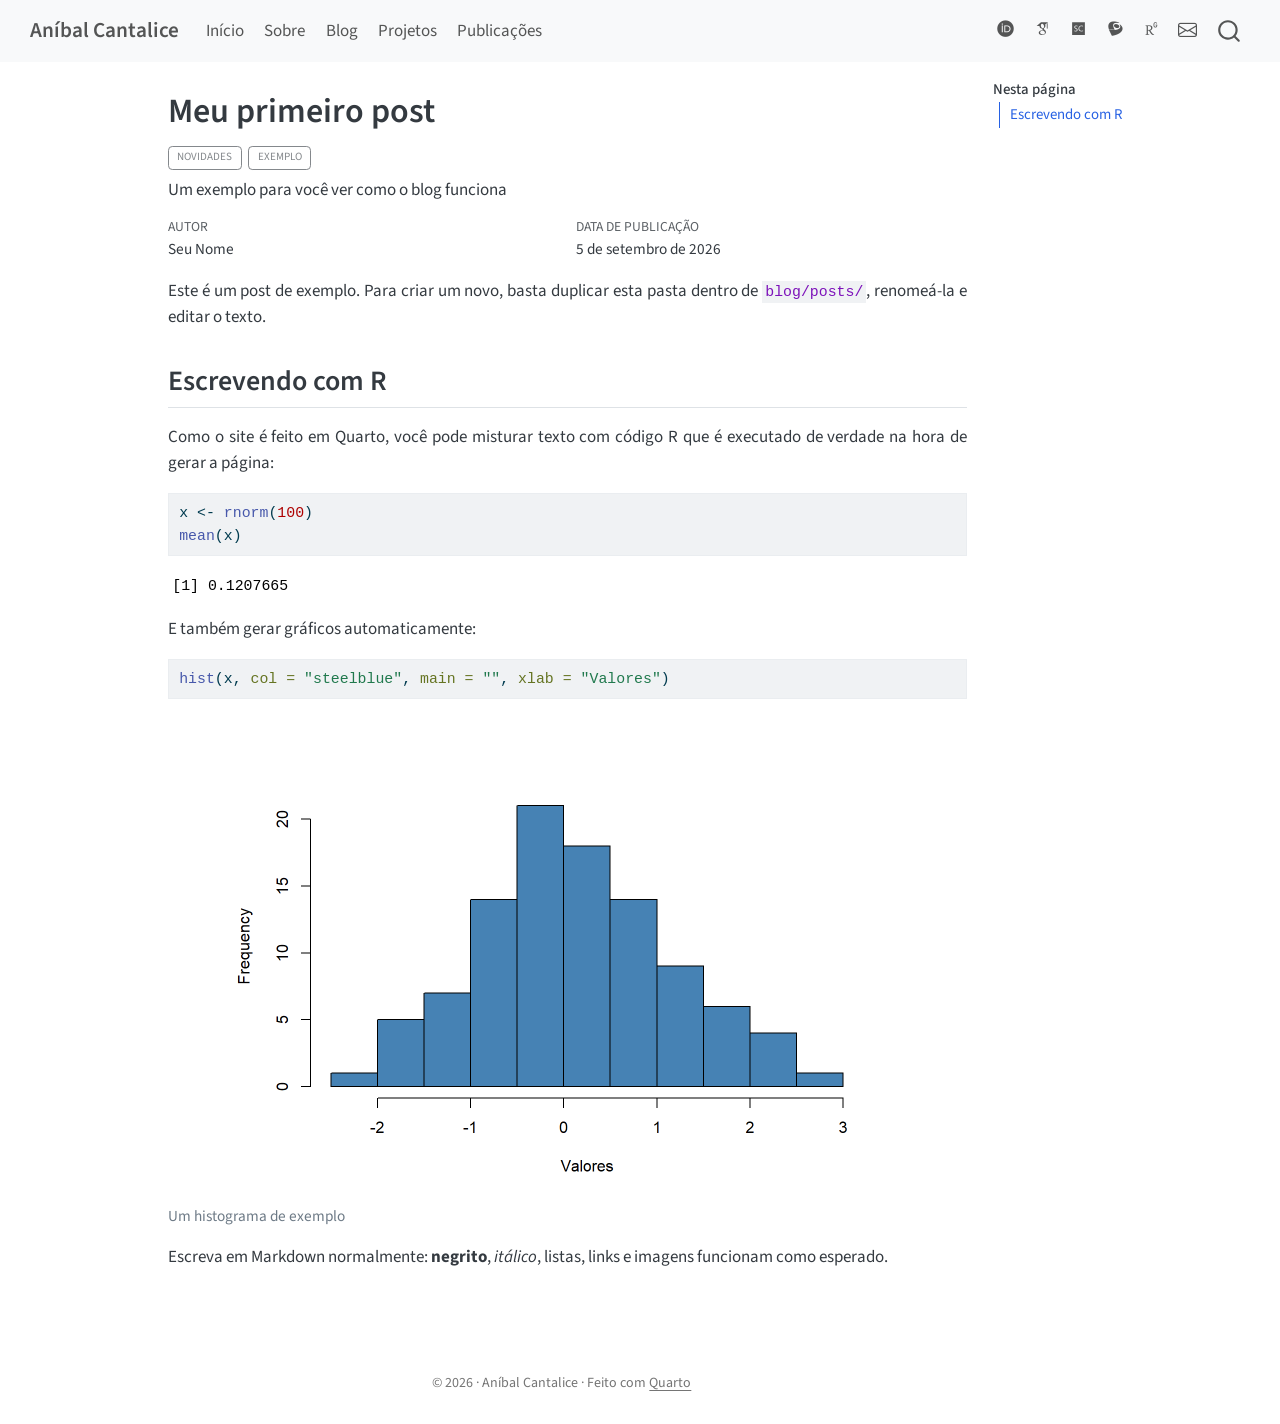
==== blog/posts/primeiro-post/index.html @ 9ea278bd "Built site for gh-pages" ====
<!DOCTYPE html>
<html xmlns="http://www.w3.org/1999/xhtml" lang="pt" xml:lang="pt"><head>

<meta charset="utf-8">
<meta name="generator" content="quarto-1.10.18">

<meta name="viewport" content="width=device-width, initial-scale=1.0, user-scalable=yes">

<meta name="author" content="Seu Nome">
<meta name="description" content="Um exemplo para você ver como o blog funciona">

<title>Meu primeiro post – Aníbal Cantalice</title>
<style>
/* Default styles provided by pandoc.
** See https://pandoc.org/MANUAL.html#variables-for-html for config info.
*/
span.smallcaps{font-variant: small-caps;}
div.columns{display: flex; gap: 1.5em;}
div.column{flex: auto;}
@media screen {
div.columns{gap: min(4vw, 1.5em);}
div.column{overflow-x: auto;}
}
div.hanging-indent{margin-left: 1.5em; text-indent: -1.5em;}
ul.task-list{list-style: none;}
ul.task-list li input[type="checkbox"] {
  width: 0.8em;
  margin: 0 0.8em 0.2em -1em; /* quarto-specific, see https://github.com/quarto-dev/quarto-cli/issues/4556 */ 
  vertical-align: middle;
}
/* CSS for syntax highlighting */
html { -webkit-text-size-adjust: 100%; }
pre > code.sourceCode { white-space: pre; position: relative; }
pre > code.sourceCode > span { display: inline-block; line-height: 1.25; }
pre > code.sourceCode > span:empty { height: 1.2em; }
.sourceCode { overflow: visible; }
code.sourceCode > span { color: inherit; text-decoration: inherit; }
div.sourceCode { margin: 1em 0; }
pre.sourceCode { margin: 0; }
@media screen {
div.sourceCode { overflow: auto; }
}
@media print {
pre > code.sourceCode { white-space: pre-wrap; }
pre > code.sourceCode > span { text-indent: -5em; padding-left: 5em; }
}
pre.numberSource code
  { counter-reset: source-line 0; }
pre.numberSource code > span
  { position: relative; left: -4em; counter-increment: source-line; }
pre.numberSource code > span > a:first-child::before
  { content: counter(source-line);
    position: relative; left: -1em; text-align: right; vertical-align: baseline;
    border: none; display: inline-block;
    -webkit-touch-callout: none; -webkit-user-select: none;
    -khtml-user-select: none; -moz-user-select: none;
    -ms-user-select: none; user-select: none;
    padding: 0 4px; width: 4em;
  }
pre.numberSource { margin-left: 3em;  padding-left: 4px; }
div.sourceCode
  {   }
@media screen {
pre > code.sourceCode > span > a:first-child::before { text-decoration: underline; }
}
</style>


<script src="../../../site_libs/quarto-nav/quarto-nav.js"></script>
<script src="../../../site_libs/quarto-nav/headroom.min.js"></script>
<script src="../../../site_libs/clipboard/clipboard.min.js"></script>
<script src="../../../site_libs/quarto-search/autocomplete.umd.js"></script>
<script src="../../../site_libs/quarto-search/fuse.min.js"></script>
<script src="../../../site_libs/quarto-search/quarto-search.js"></script>
<meta name="quarto:offset" content="../../../">
<script src="../../../site_libs/quarto-html/quarto.js" type="module"></script>
<script src="../../../site_libs/quarto-html/tabsets/tabsets.js" type="module"></script>
<script src="../../../site_libs/quarto-html/popper.min.js"></script>
<script src="../../../site_libs/quarto-html/tippy.umd.min.js"></script>
<script src="../../../site_libs/quarto-html/anchor.min.js"></script>
<link href="../../../site_libs/quarto-html/tippy.css" rel="stylesheet">
<link href="../../../site_libs/quarto-html/quarto-syntax-highlighting-64a204ab8560d761af7679ceaba22944.css" rel="stylesheet" id="quarto-text-highlighting-styles">
<script src="../../../site_libs/bootstrap/bootstrap.min.js"></script>
<link href="../../../site_libs/bootstrap/bootstrap-icons.css" rel="stylesheet">
<link href="../../../site_libs/bootstrap/bootstrap-172ba59bd5e0b52282274ba0c0cc16fc.min.css" rel="stylesheet" append-hash="true" id="quarto-bootstrap" data-mode="light">
<link href="../../../site_libs/quarto-contrib/academicons-1.9.4/all.css" rel="stylesheet">
<link href="../../../site_libs/quarto-contrib/academicons-1.9.4/size.css" rel="stylesheet">
<script id="quarto-search-options" type="application/json">{
  "location": "navbar",
  "copy-button": false,
  "collapse-after": 3,
  "panel-placement": "end",
  "type": "overlay",
  "limit": 50,
  "keyboard-shortcut": [
    "f",
    "/",
    "s"
  ],
  "show-item-context": false,
  "language": {
    "search-no-results-text": "Nenhum resultado",
    "search-matching-documents-text": "documentos correspondentes",
    "search-copy-link-title": "Copiar link para a busca",
    "search-hide-matches-text": "Esconder correspondências adicionais",
    "search-more-match-text": "mais correspondência neste documento",
    "search-more-matches-text": "mais correspondências neste documento",
    "search-clear-button-title": "Limpar",
    "search-text-placeholder": "",
    "search-detached-cancel-button-title": "Cancelar",
    "search-submit-button-title": "Enviar",
    "search-label": "Procurar"
  }
}</script>
<style>

/* =====================================================
   CORES DOS ÍCONES DA NAVBAR
   ===================================================== */


/* ORCID */
.navbar a[aria-label="ORCID"],
.navbar a[aria-label="ORCID"] * {
  color: #A6CE39 !important;
  fill: #A6CE39 !important;
}


/* GOOGLE SCHOLAR */
.navbar a[aria-label="Google Scholar"],
.navbar a[aria-label="Google Scholar"] * {
  color: #4285F4 !important;
  fill: #4285F4 !important;
}


/* SCOPUS */
.navbar a[aria-label="Scopus"],
.navbar a[aria-label="Scopus"] * {
  color: #E9711C !important;
  fill: #E9711C !important;
}


/* LATTES */
.navbar a[aria-label="Lattes"],
.navbar a[aria-label="Lattes"] * {
  color: #3264A8 !important;
  fill: #3264A8 !important;
}


/* GITHUB */
.navbar a[aria-label="GitHub"],
.navbar a[aria-label="GitHub"] * {
  color: #181717 !important;
  fill: #181717 !important;
}


/* RESEARCHGATE */
.navbar a[aria-label="ResearchGate"],
.navbar a[aria-label="ResearchGate"] * {
  color: #00CCBB !important;
  fill: #00CCBB !important;
}


/* LINKEDIN */
.navbar a[aria-label="LinkedIn"],
.navbar a[aria-label="LinkedIn"] * {
  color: #0A66C2 !important;
  fill: #0A66C2 !important;
}


/* E-MAIL */
.navbar a[aria-label="E-mail"],
.navbar a[aria-label="E-mail"] * {
  color: #6C757D !important;
  fill: #6C757D !important;
}



/* =====================================================
   EFEITO AO PASSAR O MOUSE
   ===================================================== */

.navbar a[aria-label="ORCID"],
.navbar a[aria-label="Google Scholar"],
.navbar a[aria-label="Scopus"],
.navbar a[aria-label="Lattes"],
.navbar a[aria-label="GitHub"],
.navbar a[aria-label="ResearchGate"],
.navbar a[aria-label="LinkedIn"],
.navbar a[aria-label="E-mail"] {
  transition:
    opacity 0.15s ease,
    transform 0.15s ease;
}


.navbar a[aria-label="ORCID"]:hover,
.navbar a[aria-label="Google Scholar"]:hover,
.navbar a[aria-label="Scopus"]:hover,
.navbar a[aria-label="Lattes"]:hover,
.navbar a[aria-label="GitHub"]:hover,
.navbar a[aria-label="ResearchGate"]:hover,
.navbar a[aria-label="LinkedIn"]:hover,
.navbar a[aria-label="E-mail"]:hover {
  opacity: 0.70;
  transform: translateY(-1px);
}

</style>


<link rel="stylesheet" href="../../../styles.css">
</head>

<body class="nav-fixed quarto-light">

<div id="quarto-search-results"></div>
  <header id="quarto-header" class="headroom fixed-top">
    <nav class="navbar navbar-expand-lg " data-bs-theme="dark">
      <div class="navbar-container container-fluid">
      <div class="navbar-brand-container mx-auto">
    <a class="navbar-brand" href="../../../index.html">
    <span class="navbar-title">Aníbal Cantalice</span>
    </a>
  </div>
            <div id="quarto-search" class="" title="Procurar"></div>
          <button class="navbar-toggler" type="button" data-bs-toggle="collapse" data-bs-target="#navbarCollapse" aria-controls="navbarCollapse" role="menu" aria-expanded="false" aria-label="Alternar de navegação" onclick="if (window.quartoToggleHeadroom) { window.quartoToggleHeadroom(); }">
  <span class="navbar-toggler-icon"></span>
</button>
          <div class="collapse navbar-collapse" id="navbarCollapse">
            <ul class="navbar-nav navbar-nav-scroll me-auto">
  <li class="nav-item">
    <a class="nav-link" href="../../../index.html"> 
<span class="menu-text">Início</span></a>
  </li>  
  <li class="nav-item">
    <a class="nav-link" href="../../../sobre.html"> 
<span class="menu-text">Sobre</span></a>
  </li>  
  <li class="nav-item">
    <a class="nav-link" href="../../../blog/index.html"> 
<span class="menu-text">Blog</span></a>
  </li>  
  <li class="nav-item">
    <a class="nav-link" href="../../../projetos.html"> 
<span class="menu-text">Projetos</span></a>
  </li>  
  <li class="nav-item">
    <a class="nav-link" href="../../../publicacoes.html"> 
<span class="menu-text">Publicações</span></a>
  </li>  
</ul>
            <ul class="navbar-nav navbar-nav-scroll ms-auto">
  <li class="nav-item">
    <a class="nav-link" href="https://orcid.org/0000-0003-0205-5219"> 
<span class="menu-text"><i class="ai  ai-orcid" aria-label="orcid"></i></span></a>
  </li>  
  <li class="nav-item">
    <a class="nav-link" href="https://scholar.google.com/citations?user=lnnl4CIAAAAJ&amp;hl=pt-BR"> 
<span class="menu-text"><i class="ai  ai-google-scholar" aria-label="google-scholar"></i></span></a>
  </li>  
  <li class="nav-item">
    <a class="nav-link" href="https://www.scopus.com/authid/detail.uri?authorId=58292756900"> 
<span class="menu-text"><i class="ai  ai-scopus" aria-label="scopus"></i></span></a>
  </li>  
  <li class="nav-item">
    <a class="nav-link" href="http://lattes.cnpq.br/6088144368015242"> 
<span class="menu-text"><i class="ai  ai-lattes" aria-label="lattes"></i></span></a>
  </li>  
  <li class="nav-item">
    <a class="nav-link" href="https://www.researchgate.net/profile/Anibal-Cantalice"> 
<span class="menu-text"><i class="ai  ai-researchgate" aria-label="researchgate"></i></span></a>
  </li>  
  <li class="nav-item compact">
    <a class="nav-link" href="mailto:anibalcantalice@gmail.com"> <i class="bi bi-envelope" role="img" aria-label="E-mail">
</i> 
<span class="menu-text"></span></a>
  </li>  
</ul>
          </div> <!-- /navcollapse -->
            <div class="quarto-navbar-tools">
</div>
      </div> <!-- /container-fluid -->
    </nav>
</header>
<!-- content -->
<div id="quarto-content" class="quarto-container page-columns page-rows-contents page-layout-article page-navbar">
<!-- sidebar -->
<!-- margin-sidebar -->
    <div id="quarto-margin-sidebar" class="sidebar margin-sidebar">
        <nav id="TOC" role="doc-toc" class="toc-active">
    <h2 id="toc-title">Nesta página</h2>
   
  <ul>
  <li><a href="#escrevendo-com-r" id="toc-escrevendo-com-r" class="nav-link active" data-scroll-target="#escrevendo-com-r">Escrevendo com R</a></li>
  </ul>
</nav>
    </div>
<!-- main -->
<main class="content" id="quarto-document-content">

<header id="title-block-header" class="quarto-title-block default">
<div class="quarto-title">
<h1 class="title">Meu primeiro post</h1>
  <div class="quarto-categories">
    <div class="quarto-category">novidades</div>
    <div class="quarto-category">exemplo</div>
  </div>
  </div>

<div>
  <div class="description">
    Um exemplo para você ver como o blog funciona
  </div>
</div>


<div class="quarto-title-meta">

    <div>
    <div class="quarto-title-meta-heading">Autor</div>
    <div class="quarto-title-meta-contents">
             <p>Seu Nome </p>
          </div>
  </div>
    
    <div>
    <div class="quarto-title-meta-heading">Data de Publicação</div>
    <div class="quarto-title-meta-contents">
      <p class="date">5 de setembro de 2026</p>
    </div>
  </div>
  
    
  </div>
  


</header>


<p>Este é um post de exemplo. Para criar um novo, basta duplicar esta pasta dentro de <code>blog/posts/</code>, renomeá-la e editar o texto.</p>
<section id="escrevendo-com-r" class="level2">
<h2 class="anchored" data-anchor-id="escrevendo-com-r">Escrevendo com R</h2>
<p>Como o site é feito em Quarto, você pode misturar texto com código R que é executado de verdade na hora de gerar a página:</p>
<div class="cell">
<div class="code-copy-outer-scaffold"><div class="sourceCode cell-code" id="cb1"><pre class="sourceCode r code-with-copy"><code class="sourceCode r"><span id="cb1-1"><a href="#cb1-1" aria-hidden="true" tabindex="-1"></a>x <span class="ot">&lt;-</span> <span class="fu">rnorm</span>(<span class="dv">100</span>)</span>
<span id="cb1-2"><a href="#cb1-2" aria-hidden="true" tabindex="-1"></a><span class="fu">mean</span>(x)</span></code></pre></div><button title="Copiar para a área de transferência" class="code-copy-button"><i class="bi"></i></button></div>
<div class="cell-output cell-output-stdout">
<pre><code>[1] 0.1207665</code></pre>
</div>
</div>
<p>E também gerar gráficos automaticamente:</p>
<div class="cell">
<div class="code-copy-outer-scaffold"><div class="sourceCode cell-code" id="cb3"><pre class="sourceCode r code-with-copy"><code class="sourceCode r"><span id="cb3-1"><a href="#cb3-1" aria-hidden="true" tabindex="-1"></a><span class="fu">hist</span>(x, <span class="at">col =</span> <span class="st">"steelblue"</span>, <span class="at">main =</span> <span class="st">""</span>, <span class="at">xlab =</span> <span class="st">"Valores"</span>)</span></code></pre></div><button title="Copiar para a área de transferência" class="code-copy-button"><i class="bi"></i></button></div>
<div class="cell-output-display">
<div class="quarto-figure quarto-figure-center">
<figure class="figure">
<p><img src="index_files/figure-html/grafico-1.png" class="img-fluid figure-img" width="672"></p>
<figcaption>Um histograma de exemplo</figcaption>
</figure>
</div>
</div>
</div>
<p>Escreva em Markdown normalmente: <strong>negrito</strong>, <em>itálico</em>, listas, links e imagens funcionam como esperado.</p>


</section>

</main> <!-- /main -->
<script id="quarto-html-after-body" type="application/javascript">
  window.document.addEventListener("DOMContentLoaded", function (event) {
    const icon = "";
    const anchorJS = new window.AnchorJS();
    anchorJS.options = {
      placement: 'right',
      icon: icon
    };
    anchorJS.add('.anchored');
    const isCodeAnnotation = (el) => {
      for (const clz of el.classList) {
        if (clz.startsWith('code-annotation-')) {                     
          return true;
        }
      }
      return false;
    }
    const onCopySuccess = function(e) {
      // button target
      const button = e.trigger;
      // don't keep focus
      button.blur();
      // flash "checked"
      button.classList.add('code-copy-button-checked');
      var currentTitle = button.getAttribute("title");
      button.setAttribute("title", "Copiada");
      let tooltip;
      if (window.bootstrap) {
        button.setAttribute("data-bs-toggle", "tooltip");
        button.setAttribute("data-bs-placement", "left");
        button.setAttribute("data-bs-title", "Copiada");
        tooltip = new bootstrap.Tooltip(button, 
          { trigger: "manual", 
            customClass: "code-copy-button-tooltip",
            offset: [0, -8]});
        tooltip.show();    
      }
      setTimeout(function() {
        if (tooltip) {
          tooltip.hide();
          button.removeAttribute("data-bs-title");
          button.removeAttribute("data-bs-toggle");
          button.removeAttribute("data-bs-placement");
        }
        button.setAttribute("title", currentTitle);
        button.classList.remove('code-copy-button-checked');
      }, 1000);
      // clear code selection
      e.clearSelection();
    }
    const getTextToCopy = function(trigger) {
      const outerScaffold = trigger.parentElement.cloneNode(true);
      const codeEl = outerScaffold.querySelector('code');
      for (const childEl of codeEl.children) {
        if (isCodeAnnotation(childEl)) {
          childEl.remove();
        }
      }
      return codeEl.innerText;
    }
    const clipboard = new window.ClipboardJS('.code-copy-button:not([data-in-quarto-modal])', {
      text: getTextToCopy
    });
    clipboard.on('success', onCopySuccess);
    if (window.document.getElementById('quarto-embedded-source-code-modal')) {
      const clipboardModal = new window.ClipboardJS('.code-copy-button[data-in-quarto-modal]', {
        text: getTextToCopy,
        container: window.document.getElementById('quarto-embedded-source-code-modal')
      });
      clipboardModal.on('success', onCopySuccess);
    }
      var localhostRegex = new RegExp(/^(?:http|https):\/\/localhost\:?[0-9]*\//);
      var mailtoRegex = new RegExp(/^mailto:/);
        var filterRegex = new RegExp("https:\/\/Anibal-Cantalice\.github\.io");
      var isInternal = (href) => {
          return filterRegex.test(href) || localhostRegex.test(href) || mailtoRegex.test(href);
      }
      // Inspect non-navigation links and adorn them if external
     var links = window.document.querySelectorAll('a[href]:not(.nav-link):not(.navbar-brand):not(.toc-action):not(.sidebar-link):not(.sidebar-item-toggle):not(.pagination-link):not(.no-external):not([aria-hidden]):not(.dropdown-item):not(.quarto-navigation-tool):not(.about-link)');
      for (var i=0; i<links.length; i++) {
        const link = links[i];
        if (!isInternal(link.href)) {
          // undo the damage that might have been done by quarto-nav.js in the case of
          // links that we want to consider external
          if (link.dataset.originalHref !== undefined) {
            link.href = link.dataset.originalHref;
          }
        }
      }
    function tippyHover(el, contentFn, onTriggerFn, onUntriggerFn) {
      const config = {
        allowHTML: true,
        maxWidth: 500,
        delay: 100,
        arrow: false,
        appendTo: function(el) {
            return el.parentElement;
        },
        interactive: true,
        interactiveBorder: 10,
        theme: 'quarto',
        placement: 'bottom-start',
      };
      if (contentFn) {
        config.content = contentFn;
      }
      if (onTriggerFn) {
        config.onTrigger = onTriggerFn;
      }
      if (onUntriggerFn) {
        config.onUntrigger = onUntriggerFn;
      }
      window.tippy(el, config); 
    }
    const noterefs = window.document.querySelectorAll('a[role="doc-noteref"]');
    for (var i=0; i<noterefs.length; i++) {
      const ref = noterefs[i];
      tippyHover(ref, function() {
        // use id or data attribute instead here
        let href = ref.getAttribute('data-footnote-href') || ref.getAttribute('href');
        try { href = new URL(href).hash; } catch {}
        const id = href.replace(/^#\/?/, "");
        const note = window.document.getElementById(id);
        if (note) {
          return note.innerHTML;
        } else {
          return "";
        }
      });
    }
    const xrefs = window.document.querySelectorAll('a.quarto-xref');
    const processXRef = (id, note) => {
      // Strip column container classes
      const stripColumnClz = (el) => {
        el.classList.remove("page-full", "page-columns");
        if (el.children) {
          for (const child of el.children) {
            stripColumnClz(child);
          }
        }
      }
      stripColumnClz(note)
      if (id === null || id.startsWith('sec-')) {
        // Special case sections, only their first couple elements
        const container = document.createElement("div");
        if (note.children && note.children.length > 2) {
          container.appendChild(note.children[0].cloneNode(true));
          for (let i = 1; i < note.children.length; i++) {
            const child = note.children[i];
            if (child.tagName === "P" && child.innerText === "") {
              continue;
            } else {
              container.appendChild(child.cloneNode(true));
              break;
            }
          }
          if (window.Quarto?.typesetMath) {
            window.Quarto.typesetMath(container);
          }
          return container.innerHTML
        } else {
          if (window.Quarto?.typesetMath) {
            window.Quarto.typesetMath(note);
          }
          return note.innerHTML;
        }
      } else {
        // Remove any anchor links if they are present
        const anchorLink = note.querySelector('a.anchorjs-link');
        if (anchorLink) {
          anchorLink.remove();
        }
        if (window.Quarto?.typesetMath) {
          window.Quarto.typesetMath(note);
        }
        if (note.classList.contains("callout")) {
          return note.outerHTML;
        } else {
          return note.innerHTML;
        }
      }
    }
    for (var i=0; i<xrefs.length; i++) {
      const xref = xrefs[i];
      tippyHover(xref, undefined, function(instance) {
        instance.disable();
        let url = xref.getAttribute('href');
        let hash = undefined; 
        if (url.startsWith('#')) {
          hash = url;
        } else {
          try { hash = new URL(url).hash; } catch {}
        }
        if (hash) {
          const id = hash.replace(/^#\/?/, "");
          const note = window.document.getElementById(id);
          if (note !== null) {
            try {
              const html = processXRef(id, note.cloneNode(true));
              instance.setContent(html);
            } finally {
              instance.enable();
              instance.show();
            }
          } else {
            // See if we can fetch this
            fetch(url.split('#')[0])
            .then(res => res.text())
            .then(html => {
              const parser = new DOMParser();
              const htmlDoc = parser.parseFromString(html, "text/html");
              const note = htmlDoc.getElementById(id);
              if (note !== null) {
                const html = processXRef(id, note);
                instance.setContent(html);
              } 
            }).finally(() => {
              instance.enable();
              instance.show();
            });
          }
        } else {
          // See if we can fetch a full url (with no hash to target)
          // This is a special case and we should probably do some content thinning / targeting
          fetch(url)
          .then(res => res.text())
          .then(html => {
            const parser = new DOMParser();
            const htmlDoc = parser.parseFromString(html, "text/html");
            const note = htmlDoc.querySelector('main.content');
            if (note !== null) {
              // This should only happen for chapter cross references
              // (since there is no id in the URL)
              // remove the first header
              if (note.children.length > 0 && note.children[0].tagName === "HEADER") {
                note.children[0].remove();
              }
              const html = processXRef(null, note);
              instance.setContent(html);
            } 
          }).finally(() => {
            instance.enable();
            instance.show();
          });
        }
      }, function(instance) {
      });
    }
        let selectedAnnoteEl;
        const selectorForAnnotation = ( cell, annotation) => {
          let cellAttr = 'data-code-cell="' + cell + '"';
          let lineAttr = 'data-code-annotation="' +  annotation + '"';
          const selector = 'span[' + cellAttr + '][' + lineAttr + ']';
          return selector;
        }
        const selectCodeLines = (annoteEl) => {
          const doc = window.document;
          const targetCell = annoteEl.getAttribute("data-target-cell");
          const targetAnnotation = annoteEl.getAttribute("data-target-annotation");
          const annoteSpan = window.document.querySelector(selectorForAnnotation(targetCell, targetAnnotation));
          const lines = annoteSpan.getAttribute("data-code-lines").split(",");
          const lineIds = lines.map((line) => {
            return targetCell + "-" + line;
          })
          let top = null;
          let height = null;
          let parent = null;
          if (lineIds.length > 0) {
              //compute the position of the single el (top and bottom and make a div)
              const el = window.document.getElementById(lineIds[0]);
              top = el.offsetTop;
              height = el.offsetHeight;
              parent = el.parentElement.parentElement;
            if (lineIds.length > 1) {
              const lastEl = window.document.getElementById(lineIds[lineIds.length - 1]);
              const bottom = lastEl.offsetTop + lastEl.offsetHeight;
              height = bottom - top;
            }
            if (top !== null && height !== null && parent !== null) {
              // cook up a div (if necessary) and position it 
              let div = window.document.getElementById("code-annotation-line-highlight");
              if (div === null) {
                div = window.document.createElement("div");
                div.setAttribute("id", "code-annotation-line-highlight");
                div.style.position = 'absolute';
                parent.appendChild(div);
              }
              div.style.top = top - 2 + "px";
              div.style.height = height + 4 + "px";
              div.style.left = 0;
              let gutterDiv = window.document.getElementById("code-annotation-line-highlight-gutter");
              if (gutterDiv === null) {
                gutterDiv = window.document.createElement("div");
                gutterDiv.setAttribute("id", "code-annotation-line-highlight-gutter");
                gutterDiv.style.position = 'absolute';
                const codeCell = window.document.getElementById(targetCell);
                const gutter = codeCell.querySelector('.code-annotation-gutter');
                gutter.appendChild(gutterDiv);
              }
              gutterDiv.style.top = top - 2 + "px";
              gutterDiv.style.height = height + 4 + "px";
            }
            selectedAnnoteEl = annoteEl;
          }
        };
        const unselectCodeLines = () => {
          const elementsIds = ["code-annotation-line-highlight", "code-annotation-line-highlight-gutter"];
          elementsIds.forEach((elId) => {
            const div = window.document.getElementById(elId);
            if (div) {
              div.remove();
            }
          });
          selectedAnnoteEl = undefined;
        };
          // Handle positioning of the toggle
      window.addEventListener(
        "resize",
        throttle(() => {
          elRect = undefined;
          if (selectedAnnoteEl) {
            selectCodeLines(selectedAnnoteEl);
          }
        }, 10)
      );
      function throttle(fn, ms) {
      let throttle = false;
      let timer;
        return (...args) => {
          if(!throttle) { // first call gets through
              fn.apply(this, args);
              throttle = true;
          } else { // all the others get throttled
              if(timer) clearTimeout(timer); // cancel #2
              timer = setTimeout(() => {
                fn.apply(this, args);
                timer = throttle = false;
              }, ms);
          }
        };
      }
        // Attach click handler to the DT
        const annoteDls = window.document.querySelectorAll('dt[data-target-cell]');
        for (const annoteDlNode of annoteDls) {
          annoteDlNode.addEventListener('click', (event) => {
            const clickedEl = event.target;
            if (clickedEl !== selectedAnnoteEl) {
              unselectCodeLines();
              const activeEl = window.document.querySelector('dt[data-target-cell].code-annotation-active');
              if (activeEl) {
                activeEl.classList.remove('code-annotation-active');
              }
              selectCodeLines(clickedEl);
              clickedEl.classList.add('code-annotation-active');
            } else {
              // Unselect the line
              unselectCodeLines();
              clickedEl.classList.remove('code-annotation-active');
            }
          });
        }
    const findCites = (el) => {
      const parentEl = el.parentElement;
      if (parentEl) {
        const cites = parentEl.dataset.cites;
        if (cites) {
          return {
            el,
            cites: cites.split(' ')
          };
        } else {
          return findCites(el.parentElement)
        }
      } else {
        return undefined;
      }
    };
    var bibliorefs = window.document.querySelectorAll('a[role="doc-biblioref"]');
    for (var i=0; i<bibliorefs.length; i++) {
      const ref = bibliorefs[i];
      const citeInfo = findCites(ref);
      if (citeInfo) {
        tippyHover(citeInfo.el, function() {
          var popup = window.document.createElement('div');
          citeInfo.cites.forEach(function(cite) {
            var citeDiv = window.document.createElement('div');
            citeDiv.classList.add('hanging-indent');
            citeDiv.classList.add('csl-entry');
            var biblioDiv = window.document.getElementById('ref-' + cite);
            if (biblioDiv) {
              citeDiv.innerHTML = biblioDiv.innerHTML;
            }
            popup.appendChild(citeDiv);
          });
          return popup.innerHTML;
        });
      }
    }
  });
  </script>
</div> <!-- /content -->
<footer class="footer">
  <div class="nav-footer">
    <div class="nav-footer-left">
      &nbsp;
    </div>   
    <div class="nav-footer-center">
<p>© 2026 · Aníbal Cantalice · Feito com <a href="https://quarto.org">Quarto</a></p>
</div>
    <div class="nav-footer-right">
      &nbsp;
    </div>
  </div>
</footer>




</body></html>
---- site_libs/quarto-html/tippy.css ----
.tippy-box[data-animation=fade][data-state=hidden]{opacity:0}[data-tippy-root]{max-width:calc(100vw - 10px)}.tippy-box{position:relative;background-color:#333;color:#fff;border-radius:4px;font-size:14px;line-height:1.4;white-space:normal;outline:0;transition-property:transform,visibility,opacity}.tippy-box[data-placement^=top]>.tippy-arrow{bottom:0}.tippy-box[data-placement^=top]>.tippy-arrow:before{bottom:-7px;left:0;border-width:8px 8px 0;border-top-color:initial;transform-origin:center top}.tippy-box[data-placement^=bottom]>.tippy-arrow{top:0}.tippy-box[data-placement^=bottom]>.tippy-arrow:before{top:-7px;left:0;border-width:0 8px 8px;border-bottom-color:initial;transform-origin:center bottom}.tippy-box[data-placement^=left]>.tippy-arrow{right:0}.tippy-box[data-placement^=left]>.tippy-arrow:before{border-width:8px 0 8px 8px;border-left-color:initial;right:-7px;transform-origin:center left}.tippy-box[data-placement^=right]>.tippy-arrow{left:0}.tippy-box[data-placement^=right]>.tippy-arrow:before{left:-7px;border-width:8px 8px 8px 0;border-right-color:initial;transform-origin:center right}.tippy-box[data-inertia][data-state=visible]{transition-timing-function:cubic-bezier(.54,1.5,.38,1.11)}.tippy-arrow{width:16px;height:16px;color:#333}.tippy-arrow:before{content:"";position:absolute;border-color:transparent;border-style:solid}.tippy-content{position:relative;padding:5px 9px;z-index:1}
---- site_libs/quarto-html/quarto-syntax-highlighting-64a204ab8560d761af7679ceaba22944.css ----
/* quarto syntax highlight colors */
:root {
  --quarto-hl-ot-color: #003B4F;
  --quarto-hl-at-color: #657422;
  --quarto-hl-ss-color: #20794D;
  --quarto-hl-an-color: #5E5E5E;
  --quarto-hl-fu-color: #4758AB;
  --quarto-hl-st-color: #20794D;
  --quarto-hl-cf-color: #003B4F;
  --quarto-hl-op-color: #5E5E5E;
  --quarto-hl-er-color: #AD0000;
  --quarto-hl-bn-color: #AD0000;
  --quarto-hl-al-color: #AD0000;
  --quarto-hl-va-color: #111111;
  --quarto-hl-bu-color: inherit;
  --quarto-hl-ex-color: inherit;
  --quarto-hl-pp-color: #AD0000;
  --quarto-hl-in-color: #5E5E5E;
  --quarto-hl-vs-color: #20794D;
  --quarto-hl-wa-color: #5E5E5E;
  --quarto-hl-do-color: #5E5E5E;
  --quarto-hl-im-color: #00769E;
  --quarto-hl-ch-color: #20794D;
  --quarto-hl-dt-color: #AD0000;
  --quarto-hl-fl-color: #AD0000;
  --quarto-hl-co-color: #5E5E5E;
  --quarto-hl-cv-color: #5E5E5E;
  --quarto-hl-cn-color: #8f5902;
  --quarto-hl-sc-color: #5E5E5E;
  --quarto-hl-dv-color: #AD0000;
  --quarto-hl-kw-color: #003B4F;
}

/* other quarto variables */
:root {
  --quarto-font-monospace: SFMono-Regular, Menlo, Monaco, Consolas, "Liberation Mono", "Courier New", monospace;
}

/* syntax highlight based on Pandoc's rules */
pre > code.sourceCode > span {
  color: #003B4F;
}

code.sourceCode > span {
  color: #003B4F;
}

div.sourceCode,
div.sourceCode pre.sourceCode {
  color: #003B4F;
}

/* Normal */
code span {
  color: #003B4F;
}

/* Alert */
code span.al {
  color: #AD0000;
  font-style: inherit;
}

/* Annotation */
code span.an {
  color: #5E5E5E;
  font-style: inherit;
}

/* Attribute */
code span.at {
  color: #657422;
  font-style: inherit;
}

/* BaseN */
code span.bn {
  color: #AD0000;
  font-style: inherit;
}

/* BuiltIn */
code span.bu {
  font-style: inherit;
}

/* ControlFlow */
code span.cf {
  color: #003B4F;
  font-weight: bold;
  font-style: inherit;
}

/* Char */
code span.ch {
  color: #20794D;
  font-style: inherit;
}

/* Constant */
code span.cn {
  color: #8f5902;
  font-style: inherit;
}

/* Comment */
code span.co {
  color: #5E5E5E;
  font-style: inherit;
}

/* CommentVar */
code span.cv {
  color: #5E5E5E;
  font-style: italic;
}

/* Documentation */
code span.do {
  color: #5E5E5E;
  font-style: italic;
}

/* DataType */
code span.dt {
  color: #AD0000;
  font-style: inherit;
}

/* DecVal */
code span.dv {
  color: #AD0000;
  font-style: inherit;
}

/* Error */
code span.er {
  color: #AD0000;
  font-style: inherit;
}

/* Extension */
code span.ex {
  font-style: inherit;
}

/* Float */
code span.fl {
  color: #AD0000;
  font-style: inherit;
}

/* Function */
code span.fu {
  color: #4758AB;
  font-style: inherit;
}

/* Import */
code span.im {
  color: #00769E;
  font-style: inherit;
}

/* Information */
code span.in {
  color: #5E5E5E;
  font-style: inherit;
}

/* Keyword */
code span.kw {
  color: #003B4F;
  font-weight: bold;
  font-style: inherit;
}

/* Operator */
code span.op {
  color: #5E5E5E;
  font-style: inherit;
}

/* Other */
code span.ot {
  color: #003B4F;
  font-style: inherit;
}

/* Preprocessor */
code span.pp {
  color: #AD0000;
  font-style: inherit;
}

/* SpecialChar */
code span.sc {
  color: #5E5E5E;
  font-style: inherit;
}

/* SpecialString */
code span.ss {
  color: #20794D;
  font-style: inherit;
}

/* String */
code span.st {
  color: #20794D;
  font-style: inherit;
}

/* Variable */
code span.va {
  color: #111111;
  font-style: inherit;
}

/* VerbatimString */
code span.vs {
  color: #20794D;
  font-style: inherit;
}

/* Warning */
code span.wa {
  color: #5E5E5E;
  font-style: italic;
}

.prevent-inlining {
  content: "</";
}

/*# sourceMappingURL=9d8d5bb603a83b8298b89080a598c93b.css.map */
---- site_libs/quarto-contrib/academicons-1.9.4/all.css ----
/*
 *  Academicons 1.9.4 by James Walsh (https://github.com/jpswalsh) and Katja Bercic (https://github.com/katjabercic)
 *  Fonts generated using FontForge - https://fontforge.org
 *  Square icons designed to be used alongside Font Awesome square icons - https://fortawesome.github.io/Font-Awesome/
 *  Licenses - Font: SIL OFL 1.1, CSS: MIT License
 */
@font-face {
  font-family: 'Academicons';
  font-style: normal;
  font-weight: 400;
  font-display: block;
  src: url('1e21o67/academicons.eot');
  src: url('1e21o67/academicons.eot') format('embedded-opentype'),
    url('1e21o67/academicons.ttf') format('truetype'),
    url('1e21o67/academicons.woff') format('woff'),
    url('1e21o67/academicons.svg') format('svg');
}

.ai {
  font-family: 'Academicons';
  font-weight: 400;
  -moz-osx-font-smoothing: grayscale;
  -webkit-font-smoothing: antialiased;
  display: inline-block;
  font-style: normal;
  font-variant: normal;
  text-rendering: auto;
  line-height: 1;
}

.ai-academia:before {
  content: "\e9af";
}

.ai-academia-square:before {
  content: "\e93d";
}

.ai-acclaim:before {
  content: "\e92e";
}

.ai-acclaim-square:before {
  content: "\e93a";
}

.ai-acm:before {
  content: "\e93c";
}

.ai-acm-square:before {
  content: "\e95d";
}

.ai-acmdl:before {
  content: "\e96a";
}

.ai-acmdl-square:before {
  content: "\e9d3";
}

.ai-ads:before {
  content: "\e9cb";
}

.ai-ads-square:before {
  content: "\e94a";
}

.ai-africarxiv:before {
  content: "\e91b";
}

.ai-africarxiv-square:before {
  content: "\e90b";
}

.ai-archive:before {
  content: "\e955";
}

.ai-archive-square:before {
  content: "\e956";
}

.ai-arxiv:before {
  content: "\e974";
}

.ai-arxiv-square:before {
  content: "\e9a6";
}

.ai-biorxiv:before {
  content: "\e9a2";
}

.ai-biorxiv-square:before {
  content: "\e98b";
}

.ai-ceur:before {
  content: "\e96d";
}

.ai-ceur-square:before {
  content: "\e92f";
}

.ai-ciencia-vitae:before {
  content: "\e912";
}

.ai-ciencia-vitae-square:before {
  content: "\e913";
}

.ai-clarivate:before {
  content: "\e924";
}

.ai-clarivate-square:before {
  content: "\e925";
}

.ai-closed-access:before {
  content: "\e942";
}

.ai-closed-access-square:before {
  content: "\e943";
}

.ai-conversation:before {
  content: "\e94c";
}

.ai-conversation-square:before {
  content: "\e915";
}

.ai-coursera:before {
  content: "\e95f";
}

.ai-coursera-square:before {
  content: "\e97f";
}

.ai-crossref:before {
  content: "\e918";
}

.ai-crossref-square:before {
  content: "\e919";
}

.ai-cv:before {
  content: "\e9a5";
}

.ai-cv-square:before {
  content: "\e90a";
}

.ai-datacite:before {
  content: "\e91c";
}

.ai-datacite-square:before {
  content: "\e91d";
}

.ai-dataverse:before {
  content: "\e9f7";
}

.ai-dataverse-square:before {
  content: "\e9e4";
}

.ai-dblp:before {
  content: "\e94f";
}

.ai-dblp-square:before {
  content: "\e93f";
}

.ai-depsy:before {
  content: "\e97a";
}

.ai-depsy-square:before {
  content: "\e94b";
}

.ai-doi:before {
  content: "\e97e";
}

.ai-doi-square:before {
  content: "\e98f";
}

.ai-dryad:before {
  content: "\e97c";
}

.ai-dryad-square:before {
  content: "\e98c";
}

.ai-elsevier:before {
  content: "\e961";
}

.ai-elsevier-square:before {
  content: "\e910";
}

.ai-figshare:before {
  content: "\e981";
}

.ai-figshare-square:before {
  content: "\e9e7";
}

.ai-google-scholar:before {
  content: "\e9d4";
}

.ai-google-scholar-square:before {
  content: "\e9f9";
}

.ai-hal:before {
  content: "\e92c";
}

.ai-hal-square:before {
  content: "\e92d";
}

.ai-hypothesis:before {
  content: "\e95a";
}

.ai-hypothesis-square:before {
  content: "\e95b";
}

.ai-ideas-repec:before {
  content: "\e9ed";
}

.ai-ideas-repec-square:before {
  content: "\e9f8";
}

.ai-ieee:before {
  content: "\e929";
}

.ai-ieee-square:before {
  content: "\e9b9";
}

.ai-impactstory:before {
  content: "\e9cf";
}

.ai-impactstory-square:before {
  content: "\e9aa";
}

.ai-inaturalist:before {
  content: "\e900";
}

.ai-inaturalist-square:before {
  content: "\e901";
}

.ai-inpn:before {
  content: "\e902";
}

.ai-inpn-square:before {
  content: "\e903";
}

.ai-inspire:before {
  content: "\e9e9";
}

.ai-inspire-square:before {
  content: "\e9fe";
}

.ai-isidore:before {
  content: "\e936";
}

.ai-isidore-square:before {
  content: "\e954";
}

.ai-isni:before {
  content: "\e957";
}

.ai-isni-square:before {
  content: "\e958";
}

.ai-jstor:before {
  content: "\e938";
}

.ai-jstor-square:before {
  content: "\e944";
}

.ai-lattes:before {
  content: "\e9b3";
}

.ai-lattes-square:before {
  content: "\e99c";
}

.ai-mathoverflow:before {
  content: "\e9f6";
}

.ai-mathoverflow-square:before {
  content: "\e97b";
}

.ai-mendeley:before {
  content: "\e9f0";
}

.ai-mendeley-square:before {
  content: "\e9f3";
}

.ai-moodle:before {
  content: "\e907";
}

.ai-moodle-square:before {
  content: "\e908";
}

.ai-mtmt:before {
  content: "\e950";
}

.ai-mtmt-square:before {
  content: "\e951";
}

.ai-nakala:before {
  content: "\e940";
}

.ai-nakala-square:before {
  content: "\e941";
}

.ai-obp:before {
  content: "\e92a";
}

.ai-obp-square:before {
  content: "\e92b";
}

.ai-open-access:before {
  content: "\e939";
}

.ai-open-access-square:before {
  content: "\e9f4";
}

.ai-open-data:before {
  content: "\e966";
}

.ai-open-data-square:before {
  content: "\e967";
}

.ai-open-materials:before {
  content: "\e968";
}

.ai-open-materials-square:before {
  content: "\e969";
}

.ai-openedition:before {
  content: "\e946";
}

.ai-openedition-square:before {
  content: "\e947";
}

.ai-orcid:before {
  content: "\e9d9";
}

.ai-orcid-square:before {
  content: "\e9c3";
}

.ai-osf:before {
  content: "\e9ef";
}

.ai-osf-square:before {
  content: "\e931";
}

.ai-overleaf:before {
  content: "\e914";
}

.ai-overleaf-square:before {
  content: "\e98d";
}

.ai-philpapers:before {
  content: "\e98a";
}

.ai-philpapers-square:before {
  content: "\e96f";
}

.ai-piazza:before {
  content: "\e99a";
}

.ai-piazza-square:before {
  content: "\e90c";
}

.ai-preregistered:before {
  content: "\e906";
}

.ai-preregistered-square:before {
  content: "\e96b";
}

.ai-protocols:before {
  content: "\e952";
}

.ai-protocols-square:before {
  content: "\e953";
}

.ai-psyarxiv:before {
  content: "\e90e";
}

.ai-psyarxiv-square:before {
  content: "\e90f";
}

.ai-publons:before {
  content: "\e937";
}

.ai-publons-square:before {
  content: "\e94e";
}

.ai-pubmed:before {
  content: "\e99f";
}

.ai-pubmed-square:before {
  content: "\e97d";
}

.ai-pubpeer:before {
  content: "\e922";
}

.ai-pubpeer-square:before {
  content: "\e923";
}

.ai-researcherid:before {
  content: "\e91a";
}

.ai-researcherid-square:before {
  content: "\e95c";
}

.ai-researchgate:before {
  content: "\e95e";
}

.ai-researchgate-square:before {
  content: "\e99e";
}

.ai-ror:before {
  content: "\e948";
}

.ai-ror-square:before {
  content: "\e949";
}

.ai-sci-hub:before {
  content: "\e959";
}

.ai-sci-hub-square:before {
  content: "\e905";
}

.ai-scirate:before {
  content: "\e98e";
}

.ai-scirate-square:before {
  content: "\e99d";
}

.ai-scopus:before {
  content: "\e91e";
}

.ai-scopus-square:before {
  content: "\e91f";
}

.ai-semantic-scholar:before {
  content: "\e96e";
}

.ai-semantic-scholar-square:before {
  content: "\e96c";
}

.ai-springer:before {
  content: "\e928";
}

.ai-springer-square:before {
  content: "\e99b";
}

.ai-ssrn:before {
  content: "\e916";
}

.ai-ssrn-square:before {
  content: "\e917";
}

.ai-stackoverflow:before {
  content: "\e920";
}

.ai-stackoverflow-square:before {
  content: "\e921";
}

.ai-viaf:before {
  content: "\e933";
}

.ai-viaf-square:before {
  content: "\e934";
}

.ai-wiley:before {
  content: "\e926";
}

.ai-wiley-square:before {
  content: "\e927";
}

.ai-zenodo:before {
  content: "\e911";
}

.ai-zotero:before {
  content: "\e962";
}

.ai-zotero-square:before {
  content: "\e932";
}

/*  Duplication of the FontAwesome style classes using 'ai' in place of 'fa'. */
.ai-lg {
  font-size: 1.33333em;
  line-height: 0.75em;
  vertical-align: -.0667em;
}

.ai-xs {
  font-size: .75em;
}

.ai-sm {
  font-size: .875em;
}

.ai-1x {
  font-size: 1em;
}

.ai-2x {
  font-size: 2em;
}

.ai-3x {
  font-size: 3em;
}

.ai-4x {
  font-size: 4em;
}

.ai-5x {
  font-size: 5em;
}

.ai-6x {
  font-size: 6em;
}

.ai-7x {
  font-size: 7em;
}

.ai-8x {
  font-size: 8em;
}

.ai-9x {
  font-size: 9em;
}

.ai-10x {
  font-size: 10em;
}

.ai-fw {
  text-align: center;
  width: 1.25em;
}

.ai-ul {
  list-style-type: none;
  margin-left: 2.5em;
  padding-left: 0;
}

.ai-ul>li {
  position: relative;
}

.ai-li {
  left: -2em;
  position: absolute;
  text-align: center;
  width: 2em;
  line-height: inherit;
}

.ai-border {
  border: solid 0.08em #eee;
  border-radius: .1em;
  padding: .2em .25em .15em;
}

.ai-pull-left {
  float: left;
}

.ai-pull-right {
  float: right;
}

.ai.ai-pull-left {
  margin-right: .3em;
}

.ai.ai-pull-right {
  margin-right: .3em;
}

.ai-stack {
  display: inline-block;
  height: 2em;
  line-height: 2em;
  position: relative;
  vertical-align: middle;
  width: 2.5em;
}

.ai-stack-1x,
.ai-stack-2x {
  left: 0;
  position: absolute;
  text-align: center;
  width: 100%;
}

.ai-stack-1x {
  line-height: inherit;
}

.ai-stack-2x {
  font-size: 2em;
}

.ai-inverse {
  color: #fff;
}
---- site_libs/quarto-contrib/academicons-1.9.4/size.css ----
.ai-tiny {
  font-size: 0.5em;
}

.ai-scriptsize {
  font-size: 0.7em;
}

.ai-footnotesize {
  font-size: 0.8em;
}

.ai-small {
  font-size: 0.9em;
}

.ai-normalsize {
  font-size: 1em;
}

.ai-large {
  font-size: 1.2em;
}

.ai-Large {
  font-size: 1.5em;
}

.ai-LARGE {
  font-size: 1.75em;
}

.ai-huge {
  font-size: 2em;
}

.ai-Huge {
  font-size: 2.5em;
}

.ai-1x {
  font-size: 1em;
}

.ai-2x {
  font-size: 2em;
}

.ai-3x {
  font-size: 3em;
}

.ai-4x {
  font-size: 4em;
}

.ai-5x {
  font-size: 5em;
}

.ai-6x {
  font-size: 6em;
}

.ai-7x {
  font-size: 7em;
}

.ai-8x {
  font-size: 8em;
}

.ai-9x {
  font-size: 9em;
}

.ai-10x {
  font-size: 10em;
}

.ai-2xs {
  font-size: 0.625em;
  line-height: 0.1em;
  vertical-align: 0.225em;
}

.ai-xs {
  font-size: 0.75em;
  line-height: 0.08333em;
  vertical-align: 0.125em;
}

.ai-sm {
  font-size: 0.875em;
  line-height: 0.07143em;
  vertical-align: 0.05357em;
}

.ai-lg {
  font-size: 1.25em;
  line-height: 0.05em;
  vertical-align: -0.075em;
}

.ai-xl {
  font-size: 1.5em;
  line-height: 0.04167em;
  vertical-align: -0.125em;
}

.ai-2xl {
  font-size: 2em;
  line-height: 0.03125em;
  vertical-align: -0.1875em;
}
---- styles.css ----
/* Ajustes visuais simples. Edite à vontade. */

.navbar-title {
  font-weight: 600;
}

/* Largura de leitura mais confortável no conteúdo */
main {
  max-width: 60rem;
}

/* Deixa a foto do perfil um pouco mais suave */
.about-image {
  box-shadow: 0 4px 16px rgba(0, 0, 0, 0.12);
}

p {
  text-align: justify;
}
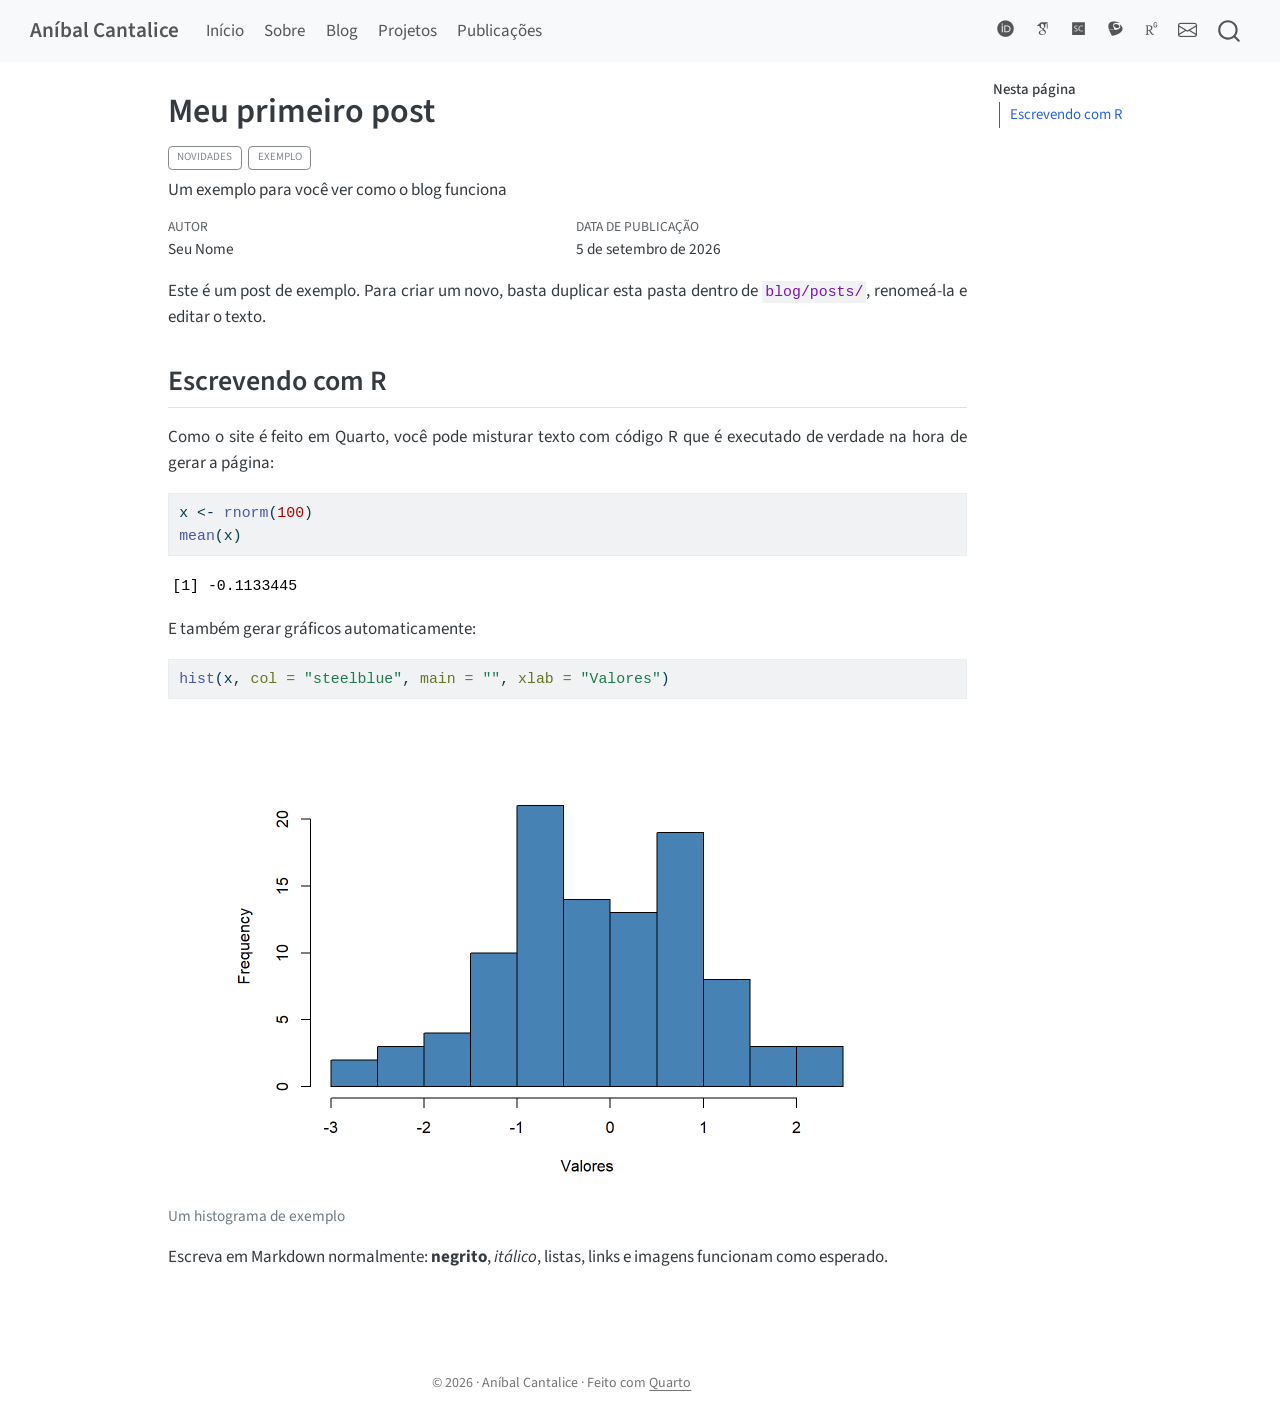
==== commit e874c200: "Built site for gh-pages" ====
--- a/blog/posts/primeiro-post/index.html
+++ b/blog/posts/primeiro-post/index.html
@@ -355,7 +355,7 @@
 <div class="code-copy-outer-scaffold"><div class="sourceCode cell-code" id="cb1"><pre class="sourceCode r code-with-copy"><code class="sourceCode r"><span id="cb1-1"><a href="#cb1-1" aria-hidden="true" tabindex="-1"></a>x <span class="ot">&lt;-</span> <span class="fu">rnorm</span>(<span class="dv">100</span>)</span>
 <span id="cb1-2"><a href="#cb1-2" aria-hidden="true" tabindex="-1"></a><span class="fu">mean</span>(x)</span></code></pre></div><button title="Copiar para a área de transferência" class="code-copy-button"><i class="bi"></i></button></div>
 <div class="cell-output cell-output-stdout">
-<pre><code>[1] 0.1207665</code></pre>
+<pre><code>[1] -0.1133445</code></pre>
 </div>
 </div>
 <p>E também gerar gráficos automaticamente:</p>
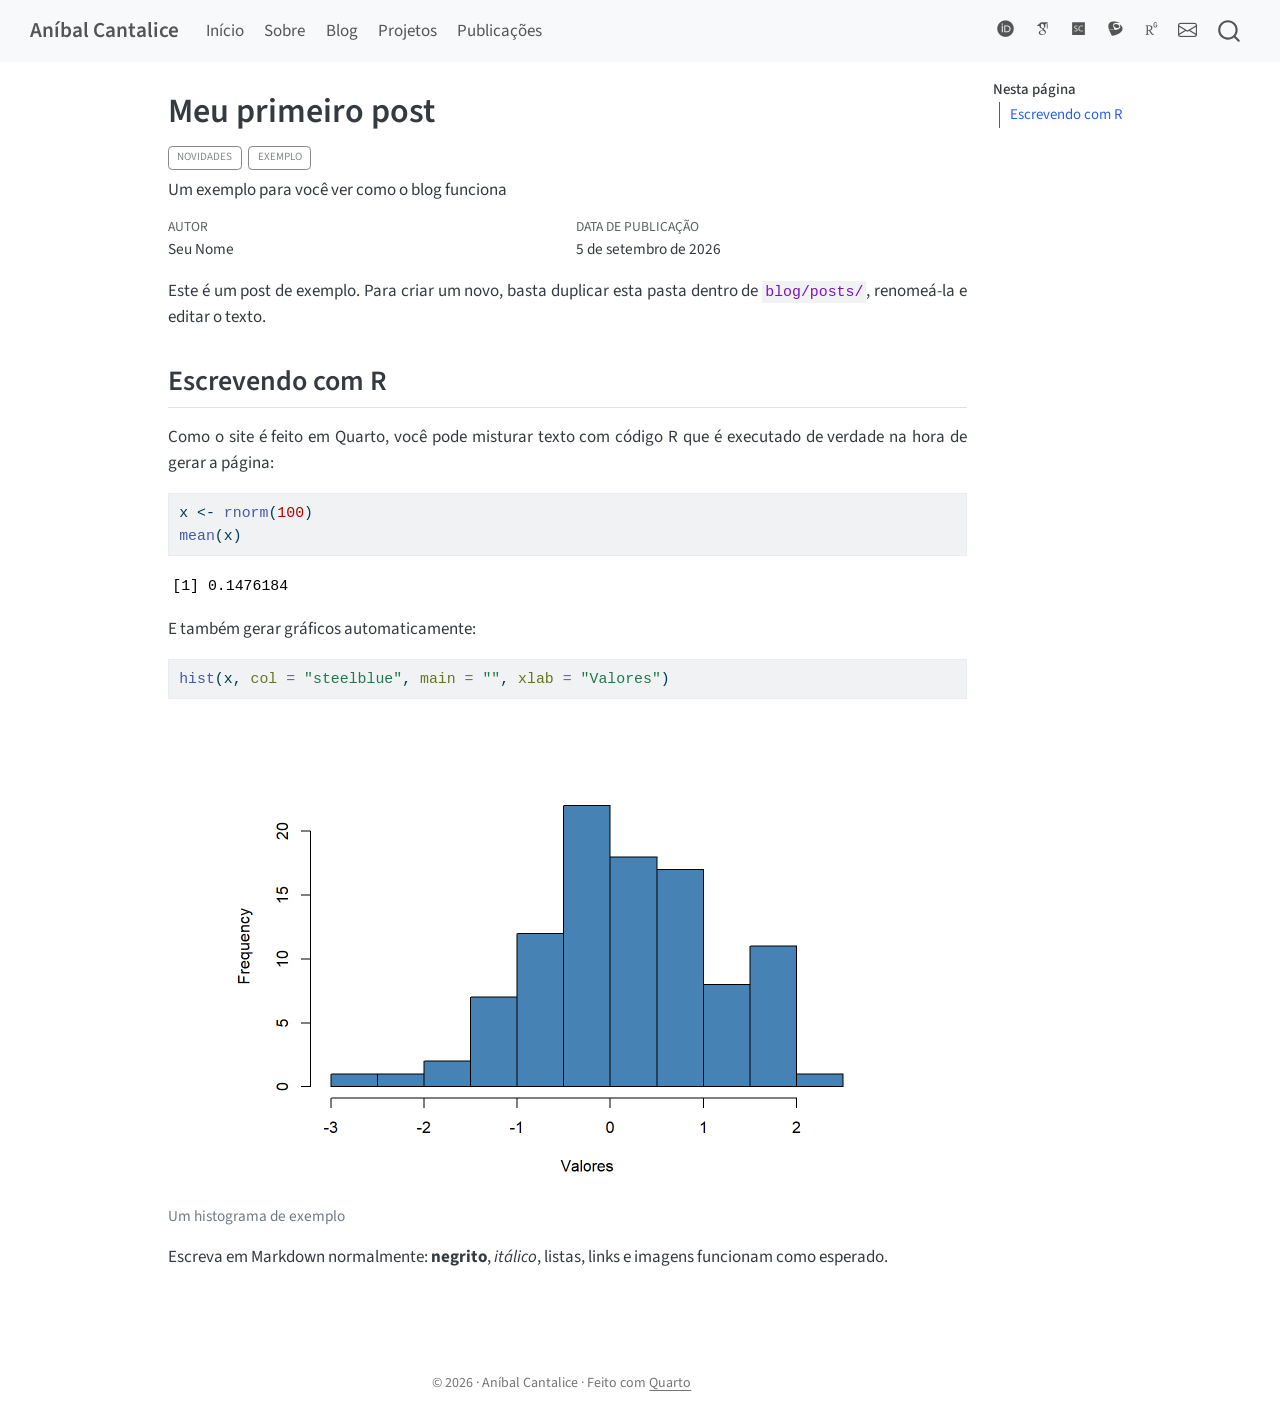
==== commit b135e9c2: "Built site for gh-pages" ====
--- a/blog/posts/primeiro-post/index.html
+++ b/blog/posts/primeiro-post/index.html
@@ -355,7 +355,7 @@
 <div class="code-copy-outer-scaffold"><div class="sourceCode cell-code" id="cb1"><pre class="sourceCode r code-with-copy"><code class="sourceCode r"><span id="cb1-1"><a href="#cb1-1" aria-hidden="true" tabindex="-1"></a>x <span class="ot">&lt;-</span> <span class="fu">rnorm</span>(<span class="dv">100</span>)</span>
 <span id="cb1-2"><a href="#cb1-2" aria-hidden="true" tabindex="-1"></a><span class="fu">mean</span>(x)</span></code></pre></div><button title="Copiar para a área de transferência" class="code-copy-button"><i class="bi"></i></button></div>
 <div class="cell-output cell-output-stdout">
-<pre><code>[1] -0.1133445</code></pre>
+<pre><code>[1] 0.1476184</code></pre>
 </div>
 </div>
 <p>E também gerar gráficos automaticamente:</p>
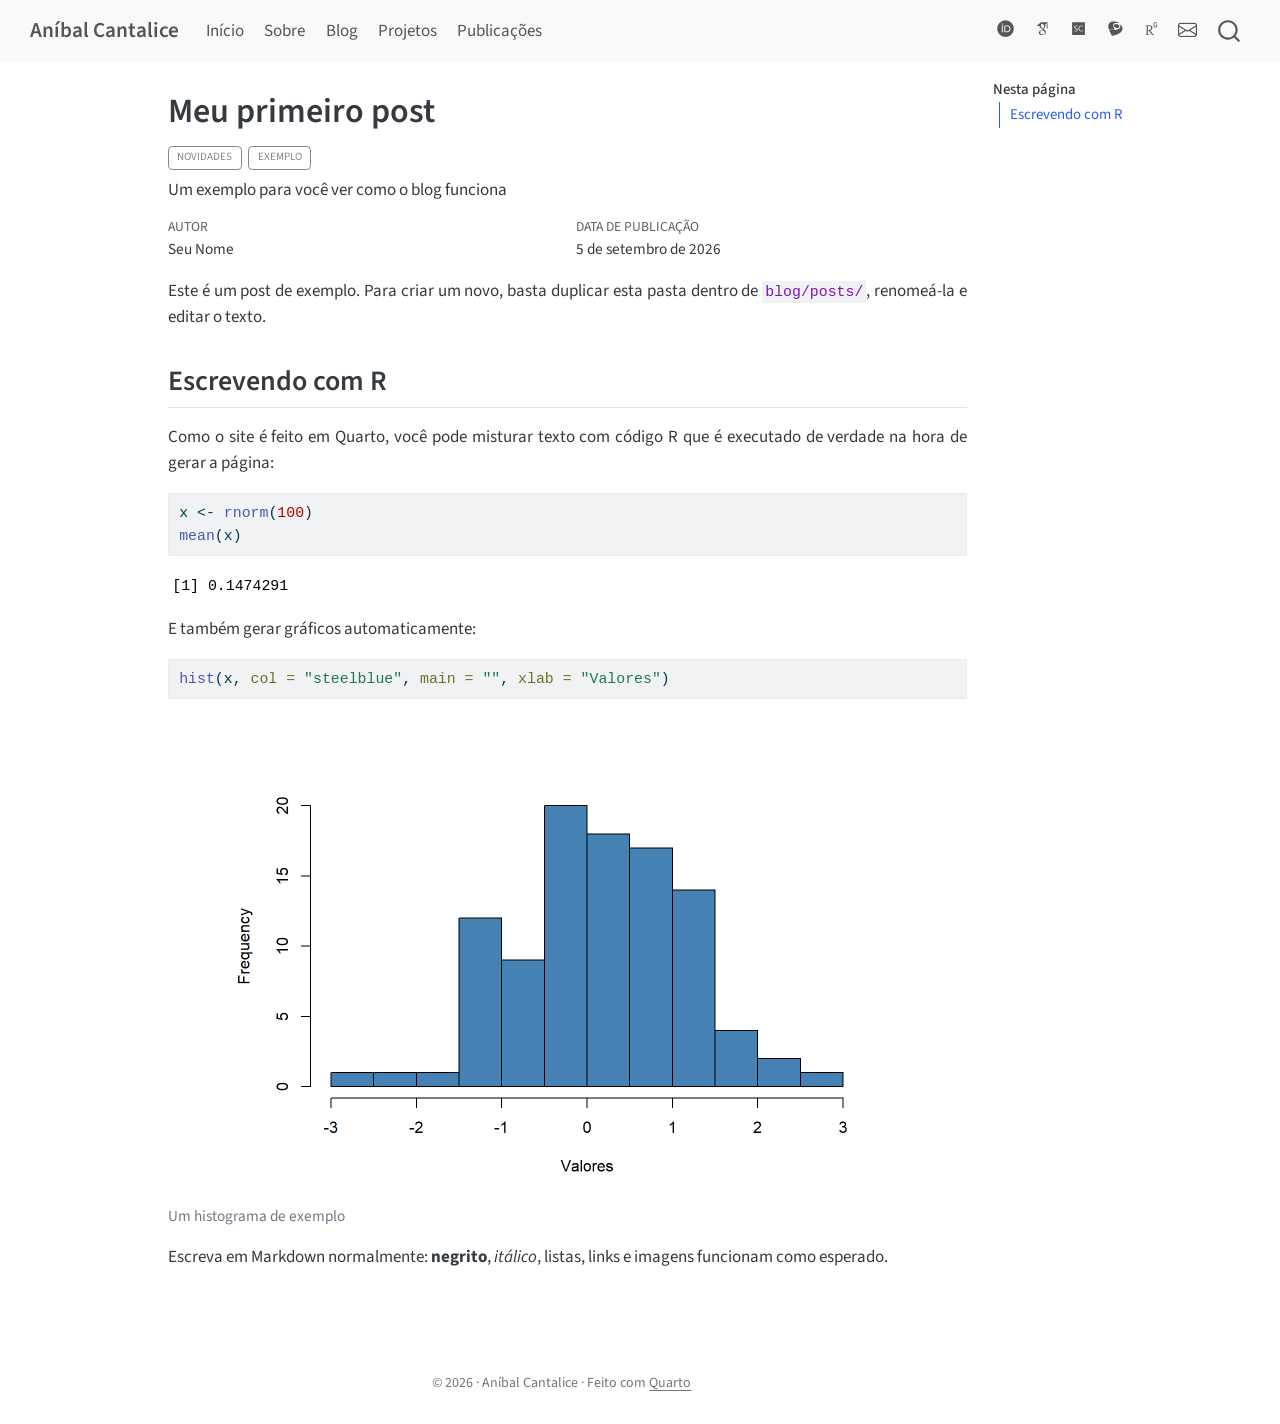
==== commit 54fda004: "Built site for gh-pages" ====
--- a/blog/posts/primeiro-post/index.html
+++ b/blog/posts/primeiro-post/index.html
@@ -355,7 +355,7 @@
 <div class="code-copy-outer-scaffold"><div class="sourceCode cell-code" id="cb1"><pre class="sourceCode r code-with-copy"><code class="sourceCode r"><span id="cb1-1"><a href="#cb1-1" aria-hidden="true" tabindex="-1"></a>x <span class="ot">&lt;-</span> <span class="fu">rnorm</span>(<span class="dv">100</span>)</span>
 <span id="cb1-2"><a href="#cb1-2" aria-hidden="true" tabindex="-1"></a><span class="fu">mean</span>(x)</span></code></pre></div><button title="Copiar para a área de transferência" class="code-copy-button"><i class="bi"></i></button></div>
 <div class="cell-output cell-output-stdout">
-<pre><code>[1] 0.1476184</code></pre>
+<pre><code>[1] 0.1474291</code></pre>
 </div>
 </div>
 <p>E também gerar gráficos automaticamente:</p>
--- a/styles.css
+++ b/styles.css
@@ -16,4 +16,42 @@
 
 p {
   text-align: justify;
-}+}
+/* ===================================================
+   No celular, alinha o texto à esquerda.
+   O justificado abre espaços grandes entre as palavras
+   em telas estreitas; à esquerda fica mais legível.
+   No computador o texto continua justificado.
+   =================================================== */
+@media (max-width: 768px) {
+  p,
+  .justify,
+  .about-bio p,
+  main p {
+    text-align: left !important;
+  }
+}
+
+/* ===================================================
+   No menu "hambúrguer" (celular/tablet), deixa os
+   ícones de redes sociais em LINHA, lado a lado,
+   em vez de empilhados um embaixo do outro.
+   O menu colapsa abaixo de 992px.
+   =================================================== */
+@media (max-width: 991.98px) {
+  .navbar .navbar-nav-scroll {
+    flex-direction: row !important;
+    flex-wrap: wrap;
+    align-items: center;
+    gap: 0.35rem;
+    margin-top: 0.4rem;
+    padding-left: 0.2rem;
+  }
+  .navbar .navbar-nav-scroll .nav-item {
+    width: auto;
+  }
+  .navbar .navbar-nav-scroll .nav-link {
+    font-size: 1.2rem;
+    padding: 0.3rem 0.5rem;
+  }
+}
